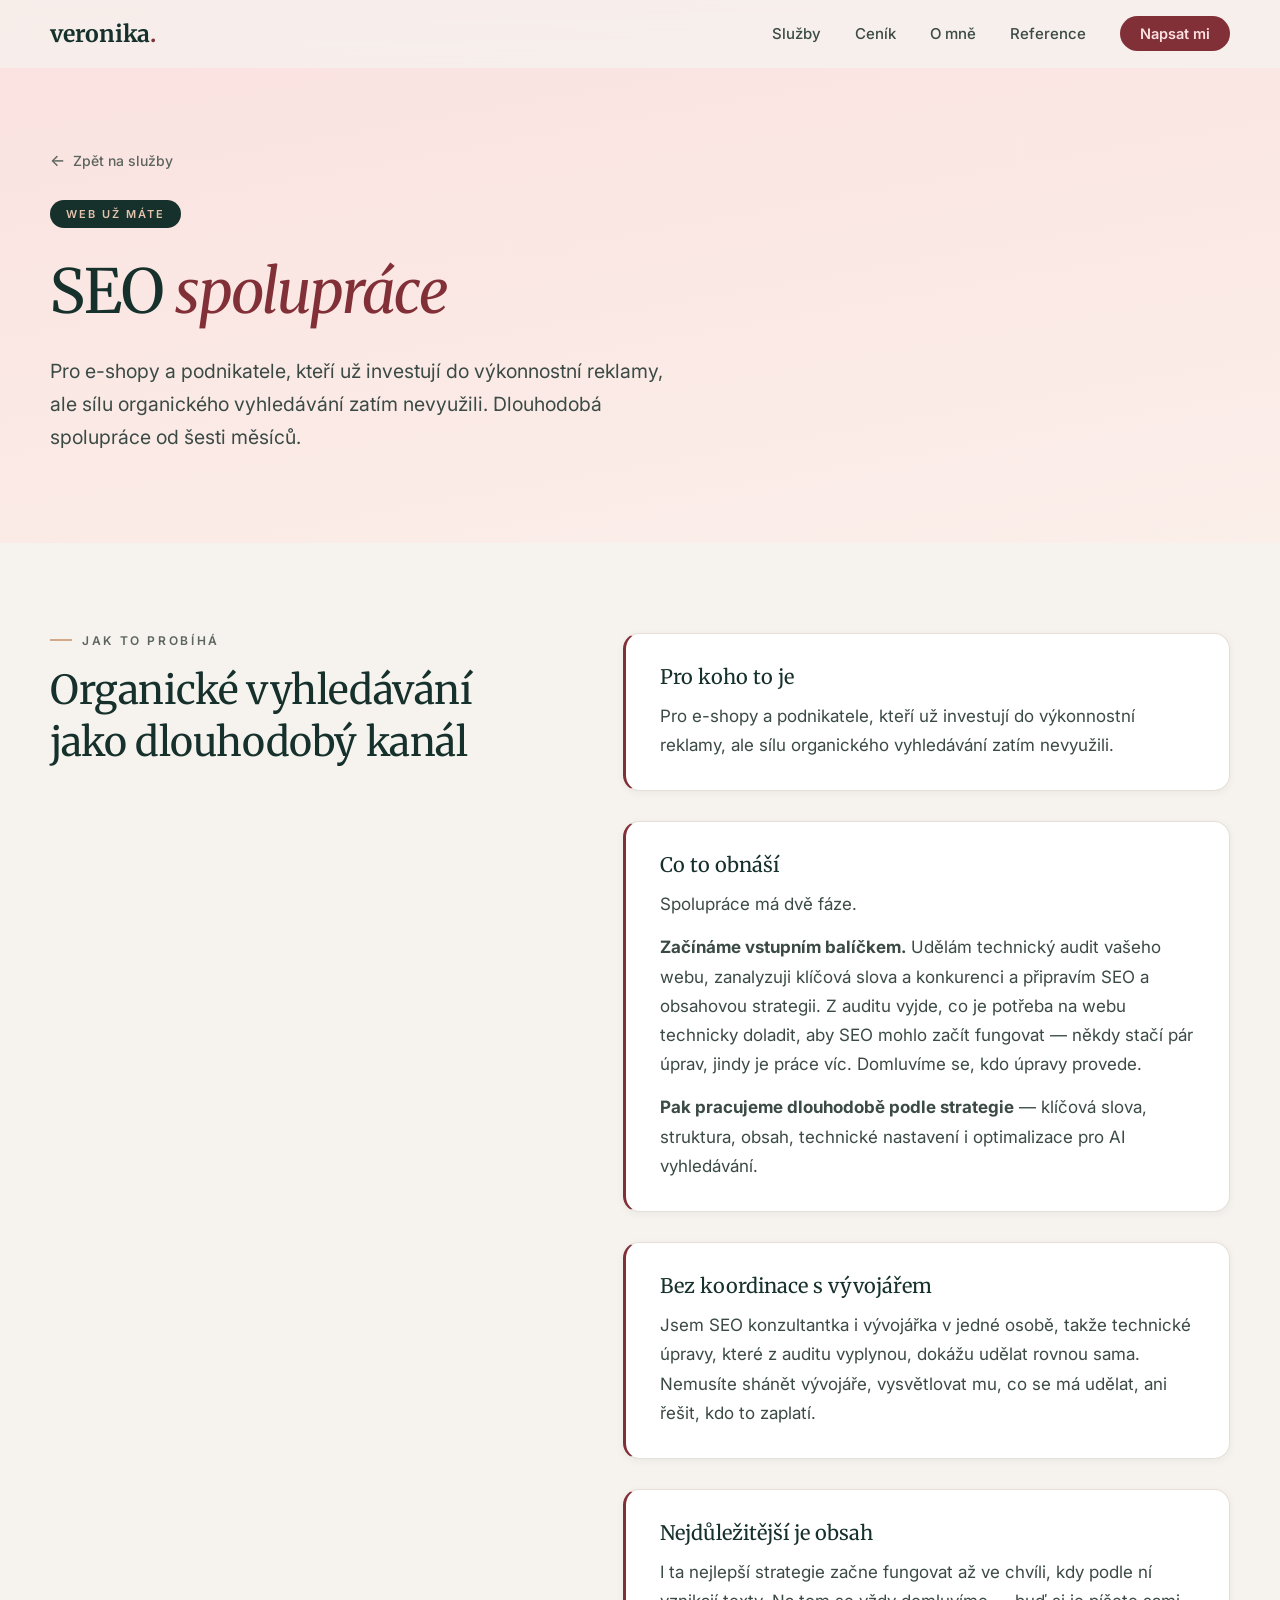
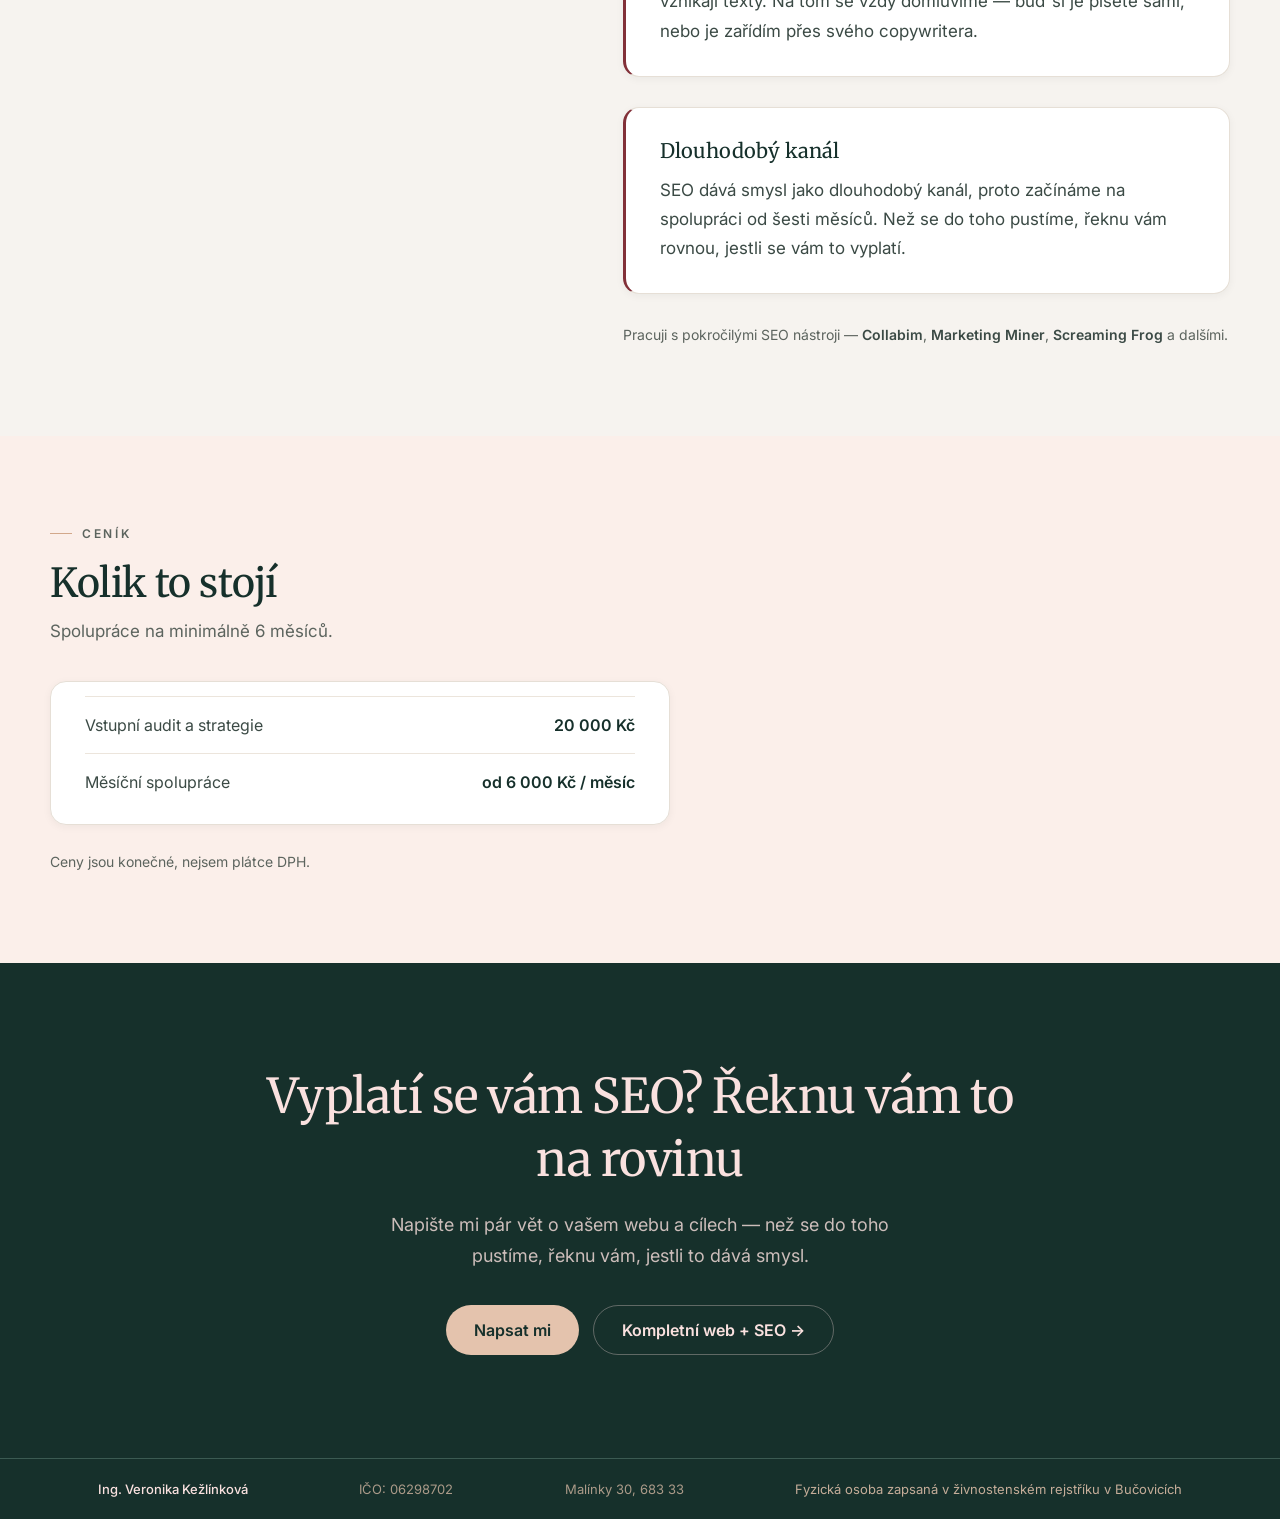
==== seo-spoluprace.html @ 8066ec24 "Initial commit: kezlinkova.cz static site Static brand site for Ing. Veronika Kežlínková (web dev + " ====
<!DOCTYPE html>
<html lang="cs">
<head>
<meta charset="utf-8">
<meta name="viewport" content="width=device-width, initial-scale=1">
<title>SEO spolupráce — veronika.</title>
<meta name="description" content="Pro e-shopy a podnikatele, kteří už investují do reklamy, ale sílu organického vyhledávání zatím nevyužili. Dlouhodobá SEO spolupráce od šesti měsíců.">
<link rel="canonical" href="https://kezlinkova.cz/seo-spoluprace.html">
<meta property="og:type" content="website">
<meta property="og:url" content="https://kezlinkova.cz/seo-spoluprace.html">
<meta property="og:title" content="SEO spolupráce — veronika.">
<meta property="og:description" content="Pro e-shopy a podnikatele, kteří už investují do reklamy, ale sílu organického vyhledávání zatím nevyužili. Dlouhodobá SEO spolupráce od šesti měsíců.">
<meta property="og:image" content="https://kezlinkova.cz/assets/veronika-hero.jpg">
<meta property="og:locale" content="cs_CZ">
<meta name="twitter:card" content="summary_large_image">
<meta name="twitter:title" content="SEO spolupráce — veronika.">
<meta name="twitter:description" content="Pro e-shopy a podnikatele, kteří už investují do reklamy, ale sílu organického vyhledávání zatím nevyužili.">
<meta name="twitter:image" content="https://kezlinkova.cz/assets/veronika-hero.jpg">
<link rel="icon" href="data:image/svg+xml,%3Csvg xmlns='http://www.w3.org/2000/svg' viewBox='0 0 32 32'%3E%3Crect width='32' height='32' rx='7' fill='%2316302B'/%3E%3Ctext x='15' y='23' font-family='Georgia,serif' font-size='21' fill='%23FAE1DF' text-anchor='middle'%3Ev%3C/text%3E%3Ccircle cx='24' cy='21' r='2.6' fill='%23823038'/%3E%3C/svg%3E">
<link rel="preconnect" href="https://fonts.googleapis.com">
<link rel="preconnect" href="https://fonts.gstatic.com" crossorigin>
<link rel="stylesheet" href="https://fonts.googleapis.com/css2?family=Merriweather:ital,wght@0,300;0,400;0,700;0,900;1,400;1,700&family=Inter:wght@400;500;600;700&family=JetBrains+Mono:wght@400;500&display=swap">
<link rel="stylesheet" href="styles.css">
</head>
<body>

  <!-- NAV -->
  <header id="siteNav" class="nav">
    <div class="nav-inner">
      <a href="index.html" class="brand"><span class="brand-name">veronika<span class="brand-dot">.</span></span></a>
      <nav class="nav-links" aria-label="Hlavní navigace">
        <a href="index.html#sluzby" class="nav-link">Služby</a>
        <a href="index.html#cenik" class="nav-link">Ceník</a>
        <a href="index.html#omne" class="nav-link">O mně</a>
        <a href="index.html#reference" class="nav-link">Reference</a>
        <a href="index.html#kontakt" class="btn btn-primary btn--nav">Napsat mi</a>
      </nav>
      <a href="index.html#kontakt" class="btn btn-primary btn--nav-cta nav-cta-mobile">Napsat mi</a>
    </div>
  </header>

  <main>
  <!-- HERO -->
  <section class="sub-hero">
    <div class="wrap">
      <a href="index.html#sluzby" class="back-link"><span class="arrow">←</span> Zpět na služby</a>
      <div class="sub-hero-body">
        <span class="sub-badge sub-badge--dark">Web už máte</span>
        <h1 class="sub-h1">SEO <em>spolupráce</em></h1>
        <p class="sub-hero-lead">Pro e-shopy a podnikatele, kteří už investují do výkonnostní reklamy, ale sílu organického vyhledávání zatím nevyužili. Dlouhodobá spolupráce od šesti měsíců.</p>
      </div>
    </div>
  </section>

  <!-- OBSAH -->
  <section class="sec-sub bg-cream">
    <div class="sub-grid collapse">
      <div class="sub-aside reveal">
        <div class="eyebrow"><span class="eyebrow-line"></span><span class="eyebrow-text">Jak to probíhá</span></div>
        <h2 class="h-sub">Organické vyhledávání jako dlouhodobý kanál</h2>
      </div>
      <div class="sub-col">
        <div class="block reveal">
          <h3 class="h-block">Pro koho to je</h3>
          <p class="block-text">Pro e-shopy a podnikatele, kteří už investují do výkonnostní reklamy, ale sílu organického vyhledávání zatím nevyužili.</p>
        </div>
        <div class="block reveal">
          <h3 class="h-block">Co to obnáší</h3>
          <p class="block-text">Spolupráce má dvě fáze.</p>
          <p class="block-text"><strong>Začínáme vstupním balíčkem.</strong> Udělám technický audit vašeho webu, zanalyzuji klíčová slova a konkurenci a připravím SEO a obsahovou strategii. Z auditu vyjde, co je potřeba na webu technicky doladit, aby SEO mohlo začít fungovat — někdy stačí pár úprav, jindy je práce víc. Domluvíme se, kdo úpravy provede.</p>
          <p class="block-text"><strong>Pak pracujeme dlouhodobě podle strategie</strong> — klíčová slova, struktura, obsah, technické nastavení i optimalizace pro AI vyhledávání.</p>
        </div>
        <div class="block reveal">
          <h3 class="h-block">Bez koordinace s vývojářem</h3>
          <p class="block-text">Jsem SEO konzultantka i vývojářka v jedné osobě, takže technické úpravy, které z auditu vyplynou, dokážu udělat rovnou sama. Nemusíte shánět vývojáře, vysvětlovat mu, co se má udělat, ani řešit, kdo to zaplatí.</p>
        </div>
        <div class="block reveal">
          <h3 class="h-block">Nejdůležitější je obsah</h3>
          <p class="block-text">I ta nejlepší strategie začne fungovat až ve chvíli, kdy podle ní vznikají texty. Na tom se vždy domluvíme — buď si je píšete sami, nebo je zařídím přes svého copywritera.</p>
        </div>
        <div class="block reveal">
          <h3 class="h-block">Dlouhodobý kanál</h3>
          <p class="block-text">SEO dává smysl jako dlouhodobý kanál, proto začínáme na spolupráci od šesti měsíců. Než se do toho pustíme, řeknu vám rovnou, jestli se vám to vyplatí.</p>
        </div>
        <p class="note reveal">Pracuji s pokročilými SEO nástroji — <strong>Collabim</strong>, <strong>Marketing Miner</strong>, <strong>Screaming Frog</strong> a dalšími.</p>
      </div>
    </div>
  </section>

  <!-- CENÍK této služby -->
  <section class="sec-sub bg-pink2">
    <div class="wrap">
      <div class="reveal mb-40">
        <div class="eyebrow"><span class="eyebrow-line"></span><span class="eyebrow-text">Ceník</span></div>
        <h2 class="h-sub">Kolik to stojí</h2>
        <p class="price-intro">Spolupráce na minimálně 6 měsíců.</p>
      </div>
      <div class="card price-card-single reveal">
        <div class="price-row price-row--wide"><span class="price-label">Vstupní audit a strategie</span><span class="price-value">20 000 Kč</span></div>
        <div class="price-row price-row--wide"><span class="price-label">Měsíční spolupráce</span><span class="price-value">od 6 000 Kč / měsíc</span></div>
      </div>
      <p class="note mt-26 reveal">Ceny jsou konečné, nejsem plátce DPH.</p>
    </div>
  </section>

  <!-- CTA BAND -->
  <section class="cta-band">
    <div class="cta-band-inner reveal">
      <h2 class="h-cta">Vyplatí se vám SEO? Řeknu vám to na rovinu</h2>
      <p class="cta-band-lead">Napište mi pár vět o vašem webu a cílech — než se do toho pustíme, řeknu vám, jestli to dává smysl.</p>
      <div class="cta-row cta-row--band">
        <a href="index.html#kontakt" class="btn btn-sand btn--lg">Napsat mi</a>
        <a href="web-seo.html" class="btn btn-ghost btn--lg">Kompletní web + SEO →</a>
      </div>
    </div>
  </section>
  </main>

  <!-- FOOTER -->
  <footer class="footer-simple">
    <div class="footer-legal">
      <span class="footer-name">Ing. Veronika Kežlínková</span>
      <span>IČO: 06298702</span>
      <span>Malínky 30, 683 33</span>
      <span class="footer-note">Fyzická osoba zapsaná v živnostenském rejstříku v Bučovicích</span>
    </div>
  </footer>

<script type="application/ld+json">
{
  "@context": "https://schema.org",
  "@type": "Service",
  "name": "SEO spolupráce",
  "serviceType": "SEO a optimalizace pro AI vyhledávání",
  "url": "https://kezlinkova.cz/seo-spoluprace.html",
  "description": "Dlouhodobá SEO spolupráce od šesti měsíců pro e-shopy a podnikatele, kteří chtějí využít sílu organického vyhledávání.",
  "areaServed": "CZ",
  "provider": {
    "@type": "ProfessionalService",
    "name": "veronika. — SEO a vývoj webových stránek",
    "url": "https://kezlinkova.cz/"
  },
  "offers": {
    "@type": "Offer",
    "priceCurrency": "CZK",
    "price": "6000",
    "description": "Vstupní audit a strategie 20 000 Kč; měsíční spolupráce od 6 000 Kč/měsíc, minimálně 6 měsíců."
  }
}
</script>
<script type="application/ld+json">
{
  "@context": "https://schema.org",
  "@type": "BreadcrumbList",
  "itemListElement": [
    { "@type": "ListItem", "position": 1, "name": "Úvod", "item": "https://kezlinkova.cz/" },
    { "@type": "ListItem", "position": 2, "name": "SEO spolupráce", "item": "https://kezlinkova.cz/seo-spoluprace.html" }
  ]
}
</script>
<script src="script.js"></script>
</body>
</html>
---- styles.css ----
/* ============================================================
   veronika. — shared stylesheet
   Design tokens + components. No inline styles in markup.
   ============================================================ */

:root{
  /* colours */
  --c-dark:#16302B;
  --c-dark-soft:#2A4A43;
  --c-dark-line:#3B5A52;
  --c-primary:#823038;
  --c-primary-hover:#6E282F;
  --c-pink:#FAE1DF;
  --c-pink-2:#FBEFEA;
  --c-sand:#E4C3AD;
  --c-sand-line:#D2A88B;
  --c-cream:#F6F3EF;
  --c-warm:#FFFDFB;
  --c-ink:#16302B;
  --c-text:#3B4A45;
  --c-muted:#5C645E;
  --c-line:#E6DFD6;
  --c-line-2:#ECE5DC;
  --c-error:#E8A39B;
  /* fonts */
  --f-serif:'Merriweather',Georgia,serif;
  --f-sans:'Inter',sans-serif;
  --f-mono:'JetBrains Mono',monospace;
  /* layout */
  --wrap:1180px;
  --pad-x:clamp(1.25rem,4vw,3rem);
  --hero:radial-gradient(80% 90% at 100% 100%,rgba(250,225,223,0.42) 0%,rgba(214,150,140,0.20) 30%,rgba(22,48,43,0) 62%),#16302B;
}

/* ---------- base ---------- */
*{box-sizing:border-box;}
html{scroll-behavior:smooth;scroll-padding-top:88px;}
body{margin:0;-webkit-font-smoothing:antialiased;text-rendering:optimizeLegibility;background:var(--c-cream);}

.wrap{max-width:var(--wrap);margin:0 auto;}

/* section padding scales */
.sec{padding:clamp(4.5rem,9vw,8rem) var(--pad-x);}      /* home sections */
.sec-sub{padding:clamp(3.5rem,7vw,6rem) var(--pad-x);}  /* subpage sections */

/* backgrounds */
.bg-pink{background:var(--c-pink);}
.bg-pink2{background:var(--c-pink-2);}
.bg-cream{background:var(--c-cream);}
.bg-warm{background:var(--c-warm);}
.bg-dark{background:var(--c-dark);color:var(--c-pink);}

/* ---------- motion / reveal / focus ---------- */
@keyframes vkpulse{0%{box-shadow:0 0 0 0 rgba(90,158,106,.45);}70%{box-shadow:0 0 0 7px rgba(90,158,106,0);}100%{box-shadow:0 0 0 0 rgba(90,158,106,0);}}
.reveal{opacity:0;transform:translateY(26px);transition:opacity .85s cubic-bezier(.22,.61,.36,1),transform .85s cubic-bezier(.22,.61,.36,1);}
.reveal.is-visible{opacity:1;transform:none;}
:focus-visible{outline:2px solid var(--c-primary);outline-offset:3px;border-radius:4px;}
@media (prefers-reduced-motion: reduce){.reveal{opacity:1!important;transform:none!important;}html{scroll-behavior:auto;}}

/* typewriter hero accent */
.tw .word{display:inline-block;white-space:nowrap;}
.tw .ch{display:inline-block;opacity:0;transform:translateY(0.14em);transition:opacity .26s ease,transform .26s ease;}
.tw .ch.on{opacity:1;transform:none;}
.tw-caret{display:inline-block;width:0.05em;height:1em;background:var(--c-sand);margin-left:1px;vertical-align:-0.08em;opacity:0;}
.tw.go .tw-caret{opacity:1;animation:twblink 1s steps(1) infinite;}
@keyframes twblink{50%{opacity:0;}}
@media (prefers-reduced-motion: reduce){.tw .ch{opacity:1!important;transform:none!important;transition:none!important;}.tw-caret{display:none!important;}}

/* ---------- navigation ---------- */
.nav{position:fixed;top:0;left:0;right:0;z-index:100;background:rgba(246,243,239,0.72);backdrop-filter:blur(12px);-webkit-backdrop-filter:blur(12px);border-bottom:1px solid rgba(230,223,214,0);transition:background .25s ease,box-shadow .25s ease,border-color .25s ease;}
.nav.is-stuck{background:rgba(246,243,239,0.94);box-shadow:0 2px 18px rgba(20,30,40,0.08);border-bottom-color:#E6DFD6;}
.nav-inner{max-width:calc(var(--wrap) + 2 * var(--pad-x));margin:0 auto;padding:16px var(--pad-x);display:flex;align-items:center;justify-content:space-between;gap:20px;}
.brand{display:inline-flex;align-items:baseline;text-decoration:none;}
.brand-name{font-family:var(--f-serif);font-weight:700;font-size:23px;letter-spacing:-0.01em;color:var(--c-ink);}
.brand-dot{color:var(--c-primary);}
.nav-links{display:flex;align-items:center;gap:34px;}
.nav-link{position:relative;font-family:var(--f-sans);font-size:15px;font-weight:500;color:var(--c-text);text-decoration:none;transition:color .2s ease;}
.nav-link::after{content:'';position:absolute;left:0;right:100%;bottom:-5px;height:1.5px;background:var(--c-primary);transition:right .25s ease;}
.nav-link:hover{color:var(--c-ink);}
.nav-link:hover::after{right:0;}

.nav-burger{display:none;flex-direction:column;align-items:center;justify-content:center;gap:4px;width:42px;height:42px;border:1px solid var(--c-line);border-radius:10px;background:#fff;cursor:pointer;}
.nav-burger span{width:18px;height:1.8px;background:var(--c-ink);border-radius:2px;display:block;}
.nav .nav-cta-mobile{display:none;}

.nav-panel{display:none;border-top:1px solid var(--c-line);background:rgba(246,243,239,0.98);padding:14px var(--pad-x) 22px;flex-direction:column;gap:4px;}
.nav-panel.is-open{display:flex;}
.nav-panel a:not(.btn){font-family:var(--f-sans);font-size:17px;color:var(--c-ink);text-decoration:none;padding:11px 0;border-bottom:1px solid var(--c-line-2);}
.nav-panel a.is-last{border-bottom:none;}
.nav-panel .btn{margin-top:12px;font-size:16px;padding:13px 20px;}

/* ---------- buttons ---------- */
.btn{display:inline-flex;align-items:center;justify-content:center;font-family:var(--f-sans);font-weight:600;text-decoration:none;border-radius:999px;border:none;cursor:pointer;transition:background .18s ease,transform .18s ease,filter .18s ease,box-shadow .18s ease;}
.btn-primary{background:var(--c-primary);color:var(--c-pink);}
.btn-primary:hover{background:var(--c-primary-hover);transform:translateY(-1px);}
.btn-sand{background:var(--c-sand);color:var(--c-ink);}
.btn-sand:hover{filter:brightness(.965);transform:translateY(-1px);box-shadow:0 8px 22px rgba(20,30,40,.16);}
.btn-ghost{background:transparent;color:var(--c-pink);border:1px solid rgba(250,225,223,0.32);}
.btn-ghost:hover{border-color:rgba(250,225,223,.65);background:rgba(250,225,223,.06);}
.btn--nav{font-size:14.5px;padding:9px 20px;}
.btn--nav-cta{font-size:14px;padding:9px 18px;}
.btn--lg{font-size:16px;padding:14px 28px;}
.btn--form{font-size:15px;padding:14px 28px;align-self:flex-start;}

/* ---------- eyebrow (dash + label) ---------- */
.eyebrow{display:flex;align-items:center;gap:10px;}
.eyebrow-line{width:22px;height:1.5px;background:var(--c-sand-line);}
.eyebrow-text{font-family:var(--f-sans);font-size:12px;font-weight:600;letter-spacing:0.22em;text-transform:uppercase;color:var(--c-muted);}
.eyebrow--footer{margin-bottom:18px;}
.eyebrow--footer .eyebrow-line{background:var(--c-dark-line);}
.eyebrow--footer .eyebrow-text{color:rgba(228,195,173,0.75);}

/* ---------- headings ---------- */
.h-section{font-family:var(--f-serif);font-weight:400;font-size:clamp(2rem,4vw,2.85rem);line-height:1.3;letter-spacing:-0.01em;color:var(--c-ink);margin:16px 0 0;}
.h-section--gap{margin-bottom:44px;}
.h-sub{font-family:var(--f-serif);font-weight:400;font-size:clamp(1.8rem,3.4vw,2.5rem);line-height:1.3;letter-spacing:-0.01em;color:var(--c-ink);margin:16px 0 0;}
.h-contact{font-family:var(--f-serif);font-weight:400;font-size:clamp(2.2rem,4.4vw,3.2rem);line-height:1.3;letter-spacing:-0.01em;color:var(--c-pink);margin:0;}
.h-cta{font-family:var(--f-serif);font-weight:400;font-size:clamp(2rem,4.4vw,3rem);line-height:1.3;letter-spacing:-0.01em;color:var(--c-pink);margin:0;}
.h-card{font-family:var(--f-serif);font-weight:400;font-size:26px;line-height:1.3;color:var(--c-pink);margin:9px 0 0;}
.h-price{font-family:var(--f-serif);font-weight:400;font-size:21px;line-height:1.3;color:var(--c-ink);margin:0;}
.h-block{font-family:var(--f-serif);font-weight:400;font-size:20px;line-height:1.3;color:var(--c-ink);margin:0 0 12px;}

/* ---------- text ---------- */
.lead{font-family:var(--f-sans);font-size:1.125rem;line-height:1.65;color:var(--c-text);margin:0;}
.lead-sm{font-family:var(--f-sans);font-size:1.0625rem;line-height:1.65;color:var(--c-text);margin:0;}
.note{font-family:var(--f-sans);font-size:14px;line-height:1.6;color:var(--c-muted);margin:0;}
.note strong{color:var(--c-text);font-weight:600;}
.mt-32{margin-top:32px;}
.mt-30{margin-top:30px;}
.mt-26{margin-top:26px;}
.mb-40{margin-bottom:40px;}
.em-primary{font-style:italic;color:var(--c-primary);}

/* ---------- hero (home) ---------- */
.hero{position:relative;background:var(--hero);color:var(--c-pink);padding:158px var(--pad-x) clamp(5.5rem,10vw,8.5rem);overflow:hidden;}
.hero-grid{max-width:var(--wrap);margin:0 auto;display:grid;grid-template-columns:1fr minmax(0,420px);gap:clamp(2rem,5vw,4.5rem);align-items:center;}
.hero-badge{display:inline-flex;align-items:center;gap:10px;border:1px solid rgba(228,195,173,0.38);border-radius:999px;padding:7px 16px;font-family:var(--f-sans);font-size:11.5px;font-weight:600;letter-spacing:0.14em;text-transform:uppercase;color:var(--c-sand);max-width:100%;}
.pulse-dot{width:7px;height:7px;border-radius:50%;background:#5A9E6A;animation:vkpulse 2.4s infinite;}
.hero-h1{font-family:var(--f-serif);font-weight:400;font-size:clamp(2.4rem,5.1vw,3.9rem);line-height:1.3;letter-spacing:-0.018em;color:var(--c-pink);margin:28px 0 0;}
.hero-h1 em{font-style:italic;font-weight:400;color:var(--c-sand);}
.hero-lead{font-family:var(--f-sans);font-size:clamp(1.05rem,1.6vw,1.22rem);line-height:1.68;color:rgba(250,225,223,0.8);max-width:560px;margin:26px 0 0;}
.hero-photo{position:relative;justify-self:end;width:100%;max-width:420px;}
.hero-photo-blob{position:absolute;top:-22px;right:-20px;width:88px;height:88px;border-radius:50%;background:rgba(228,195,173,0.16);z-index:0;}
.hero-photo-ring{position:absolute;bottom:-20px;left:-16px;width:54px;height:54px;border-radius:50%;border:1.5px solid rgba(228,195,173,0.4);z-index:0;}
.hero-photo-frame{position:relative;z-index:1;border-radius:20px;overflow:hidden;box-shadow:0 24px 64px rgba(20,30,40,0.42),0 2px 8px rgba(0,0,0,0.22);aspect-ratio:4/5;}
.hero-photo-img{display:block;width:100%;height:100%;object-fit:cover;object-position:50% 22%;transform:scaleX(-1);}

.cta-row{display:flex;gap:14px;flex-wrap:wrap;}
.cta-row--hero{margin-top:36px;}
.cta-row--band{justify-content:center;margin-top:34px;}

/* ---------- split header (services / reference) ---------- */
.split-head{display:grid;grid-template-columns:1.4fr 1fr;gap:clamp(1.5rem,5vw,4rem);align-items:end;margin-bottom:46px;}

/* ---------- service cards ---------- */
.cards-2{display:grid;grid-template-columns:1fr 1fr;gap:24px;}
.card{transition:box-shadow .24s cubic-bezier(.22,.61,.36,1),transform .24s cubic-bezier(.22,.61,.36,1);}
.card:hover{box-shadow:0 16px 44px rgba(20,30,40,.12),0 4px 12px rgba(20,30,40,.05)!important;transform:translateY(-3px)!important;}
.card:hover .card-cta{gap:14px;}

.service-card{background:#fff;border-radius:16px;overflow:hidden;border:1px solid var(--c-line);box-shadow:0 2px 8px rgba(20,30,40,0.05);display:flex;flex-direction:column;text-decoration:none;}
.service-card-head{padding:26px 32px 24px;}
.service-card-head--dark{background:var(--c-dark);}
.service-card-head--primary{background:var(--c-primary);}
.service-card-eyebrow{font-family:var(--f-sans);font-size:11px;font-weight:600;letter-spacing:0.22em;text-transform:uppercase;}
.service-card-eyebrow--sand{color:rgba(228,195,173,0.78);}
.service-card-eyebrow--pink{color:rgba(250,225,223,0.72);}
.service-card-body{padding:26px 32px 30px;display:flex;flex-direction:column;flex:1;}
.card-text{font-family:var(--f-sans);font-size:1.0625rem;line-height:1.72;color:var(--c-text);margin:0;flex:1;}
.card-cta{display:inline-flex;align-items:center;gap:8px;font-family:var(--f-sans);font-weight:600;font-size:15px;color:var(--c-primary);margin-top:22px;transition:gap .2s ease;}
.card-cta .arrow{font-size:17px;}

/* ---------- pricing ---------- */
.price-grid{display:grid;grid-template-columns:repeat(auto-fit,minmax(270px,1fr));gap:22px;align-items:start;}
.price-card{background:#fff;border:1px solid var(--c-line);border-radius:16px;padding:30px 30px 14px;box-shadow:0 2px 8px rgba(20,30,40,0.05);}
.price-card--dark{border-top:3px solid var(--c-dark);}
.price-card--primary{border-top:3px solid var(--c-primary);}
.price-card-single{background:#fff;border:1px solid var(--c-line);border-radius:16px;padding:14px 34px;box-shadow:0 2px 8px rgba(20,30,40,0.05);max-width:620px;}
.price-card-single--primary{border-top:3px solid var(--c-primary);}
.price-sub{font-family:var(--f-sans);font-size:11px;font-weight:600;letter-spacing:0.22em;text-transform:uppercase;color:var(--c-muted);margin:8px 0 16px;}
.price-row{display:flex;justify-content:space-between;align-items:baseline;gap:16px;padding:13px 0;border-top:1px solid var(--c-line-2);}
.price-row--wide{padding:18px 0;}
.price-label{font-family:var(--f-sans);font-size:16px;color:var(--c-text);}
.price-value{font-family:var(--f-sans);font-size:16px;font-weight:600;color:var(--c-ink);white-space:nowrap;}

/* ---------- about ---------- */
.about-grid{max-width:var(--wrap);margin:0 auto;display:grid;grid-template-columns:0.95fr 1.05fr;gap:clamp(2.5rem,6vw,5.5rem);align-items:center;}
.about-text{order:2;}
.about-p{font-family:var(--f-sans);font-size:1.125rem;line-height:1.72;color:var(--c-text);margin:24px 0 0;}
.about-p--tight{margin:16px 0 0;}
.about-photo{position:relative;order:1;}
.about-photo-blob{position:absolute;top:-30px;right:-22px;width:96px;height:96px;border-radius:50%;background:var(--c-sand);z-index:0;}
.about-photo-ring{position:absolute;bottom:-26px;left:-18px;width:62px;height:62px;border-radius:50%;border:1.5px solid var(--c-primary);z-index:0;}
.about-photo-frame{position:relative;z-index:1;border-radius:24px;overflow:hidden;box-shadow:0 16px 48px rgba(20,30,40,0.16),0 4px 12px rgba(20,30,40,0.06);background:var(--c-dark);}
.about-photo-img{display:block;width:100%;height:auto;object-fit:cover;}

/* ---------- reference ---------- */
.ref-grid{display:grid;grid-template-columns:repeat(auto-fill,minmax(330px,1fr));gap:20px;}
.ref-card{display:block;text-decoration:none;background:#fff;border:1px solid var(--c-line);border-radius:16px;padding:26px 28px;box-shadow:0 2px 8px rgba(20,30,40,0.04);}
.ref-card:hover .ref-domain{text-decoration:underline;}
.ref-domain{font-family:var(--f-mono);font-weight:500;font-size:18px;color:var(--c-primary);margin-bottom:9px;}
.ref-text{font-family:var(--f-sans);font-size:15.5px;line-height:1.62;color:var(--c-muted);margin:0;}

/* ---------- contact / footer (home) ---------- */
.footer{background:var(--c-dark);color:var(--c-pink);}
.contact-grid{max-width:var(--wrap);margin:0 auto;padding:clamp(4rem,8vw,6.5rem) var(--pad-x) clamp(3rem,5vw,4rem);display:grid;grid-template-columns:1fr 1fr;gap:clamp(2.5rem,6vw,6rem);align-items:start;}
.contact-lead{font-family:var(--f-sans);font-size:1.125rem;line-height:1.72;color:rgba(250,225,223,0.8);margin:6px 0 26px;max-width:420px;}
.form-sent{display:none;font-family:var(--f-serif);font-style:italic;font-size:21px;color:var(--c-sand);padding:6px 0;}
.form{display:flex;flex-direction:column;gap:12px;max-width:460px;}
.field{font-family:var(--f-sans);font-size:15px;color:var(--c-pink);background:var(--c-dark-soft);border:1px solid var(--c-dark-line);border-radius:14px;padding:14px 18px;outline:none;}
.field--area{line-height:1.55;resize:vertical;}
.field:focus-visible{outline:none;border-color:var(--c-sand);box-shadow:0 0 0 3px rgba(228,195,173,.45);}
.form-error{display:none;font-family:var(--f-sans);font-size:14px;color:var(--c-error);}
.contact-links{display:flex;flex-wrap:wrap;gap:26px;margin-top:26px;}
.contact-link{font-family:var(--f-sans);font-size:14px;color:rgba(250,225,223,0.78);text-decoration:none;transition:color .2s ease;}
.contact-link--mono{font-family:var(--f-mono);}
.contact-link:hover{color:var(--c-primary);}
.footer-bar{border-top:1px solid var(--c-dark-line);}
.footer-legal{max-width:var(--wrap);margin:0 auto;padding:22px var(--pad-x);display:flex;justify-content:space-between;align-items:center;gap:16px 32px;flex-wrap:wrap;font-family:var(--f-sans);font-size:13px;color:rgba(228,195,173,0.72);}
.footer-name{color:var(--c-pink);font-weight:500;}
.footer-note{color:rgba(228,195,173,0.85);}

/* ---------- subpages ---------- */
.sub-hero{background:linear-gradient(170deg,#FAE1DF 0%,#FBEFEA 100%);padding:150px var(--pad-x) clamp(3.5rem,7vw,6rem);}
.back-link{display:inline-flex;align-items:center;gap:8px;font-family:var(--f-sans);font-size:14px;font-weight:500;color:var(--c-muted);text-decoration:none;transition:gap .2s ease,color .2s ease;margin-bottom:30px;}
.back-link:hover{gap:12px;color:var(--c-ink);}
.back-link .arrow{font-size:16px;}
.sub-hero-body{max-width:760px;}
.sub-badge{display:inline-flex;align-items:center;gap:10px;border-radius:999px;padding:7px 16px;font-family:var(--f-sans);font-size:11px;font-weight:600;letter-spacing:0.18em;text-transform:uppercase;}
.sub-badge--primary{background:var(--c-primary);color:var(--c-pink);}
.sub-badge--dark{background:var(--c-dark);color:var(--c-sand);}
.sub-h1{font-family:var(--f-serif);font-weight:400;font-size:clamp(2.4rem,5vw,3.8rem);line-height:1.3;letter-spacing:-0.018em;color:var(--c-ink);margin:24px 0 0;}
.sub-h1 em{font-style:italic;color:var(--c-primary);}
.sub-hero-lead{font-family:var(--f-sans);font-size:clamp(1.05rem,1.6vw,1.22rem);line-height:1.68;color:var(--c-text);max-width:620px;margin:24px 0 0;}
.sub-grid{max-width:var(--wrap);margin:0 auto;display:grid;grid-template-columns:0.9fr 1.1fr;gap:clamp(2rem,6vw,5rem);align-items:start;}
.sub-aside{position:sticky;top:110px;}
.sub-col{display:flex;flex-direction:column;gap:30px;}
.block{background:#fff;border:1px solid var(--c-line);border-radius:16px;padding:30px 34px;box-shadow:0 2px 8px rgba(20,30,40,0.05);border-left:3px solid var(--c-primary);}
.block-text{font-family:var(--f-sans);font-size:1.0625rem;line-height:1.72;color:var(--c-text);margin:0;}
.block-text + .block-text{margin-top:14px;}
.cta-band{background:var(--c-dark);color:var(--c-pink);padding:clamp(4rem,8vw,6.5rem) var(--pad-x);}
.cta-band-inner{max-width:760px;margin:0 auto;text-align:center;}
.cta-band-lead{font-family:var(--f-sans);font-size:1.125rem;line-height:1.7;color:rgba(250,225,223,0.8);margin:20px auto 0;max-width:520px;}
.price-intro{font-family:var(--f-sans);font-size:1.0625rem;color:var(--c-muted);margin:12px 0 0;}
.footer-simple{background:var(--c-dark);border-top:1px solid var(--c-dark-line);}

/* ---------- responsive ---------- */
@media (max-width:880px){
  .nav-links{display:none!important;}
  .nav-burger{display:inline-flex!important;}
  .nav-cta-mobile{display:inline-flex!important;}
  .collapse{grid-template-columns:1fr!important;}
  .about-photo{max-width:380px;margin:0 auto;}
  .hero-photo{justify-self:center!important;max-width:340px!important;margin-top:6px;}
}
@media (min-width:881px){.nav-panel{display:none!important;}}
@media (max-width:520px){
  .cta-row{flex-direction:column;align-items:stretch;}
  .cta-row a{text-align:center;}
}
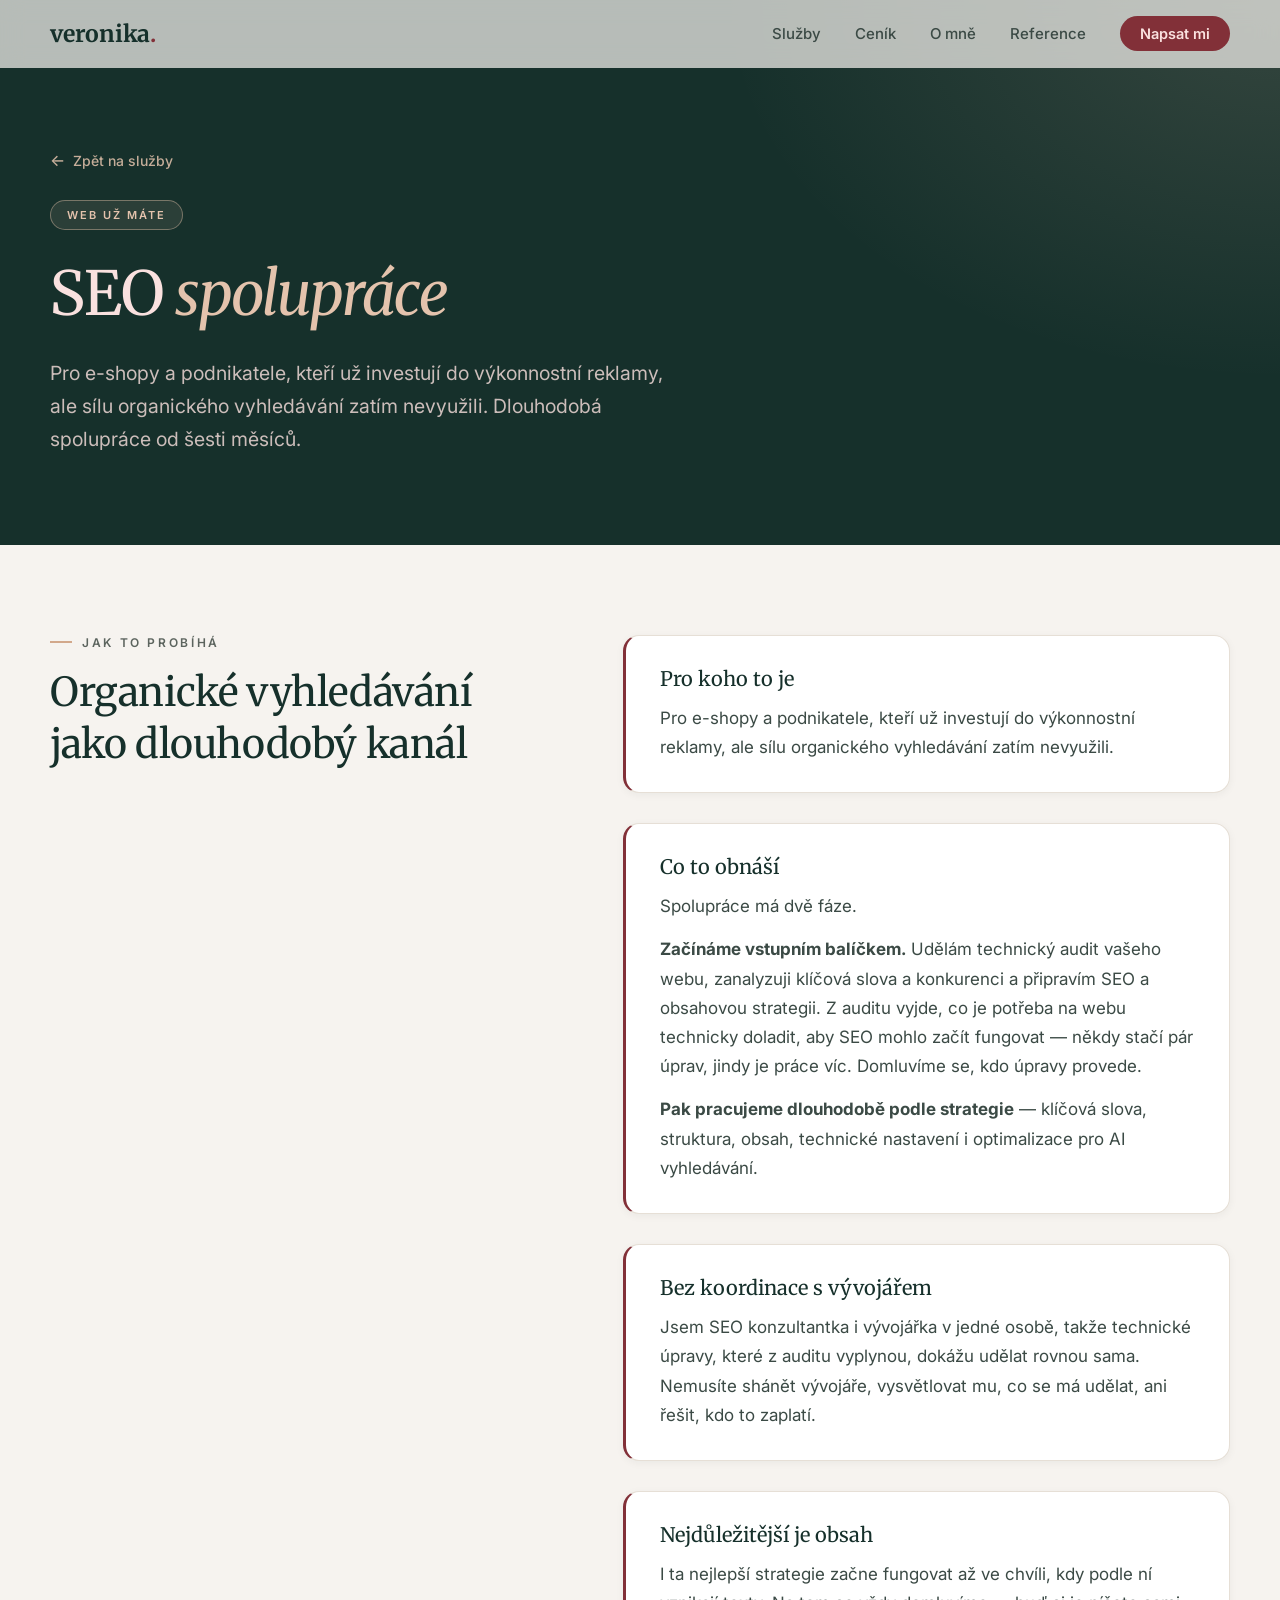
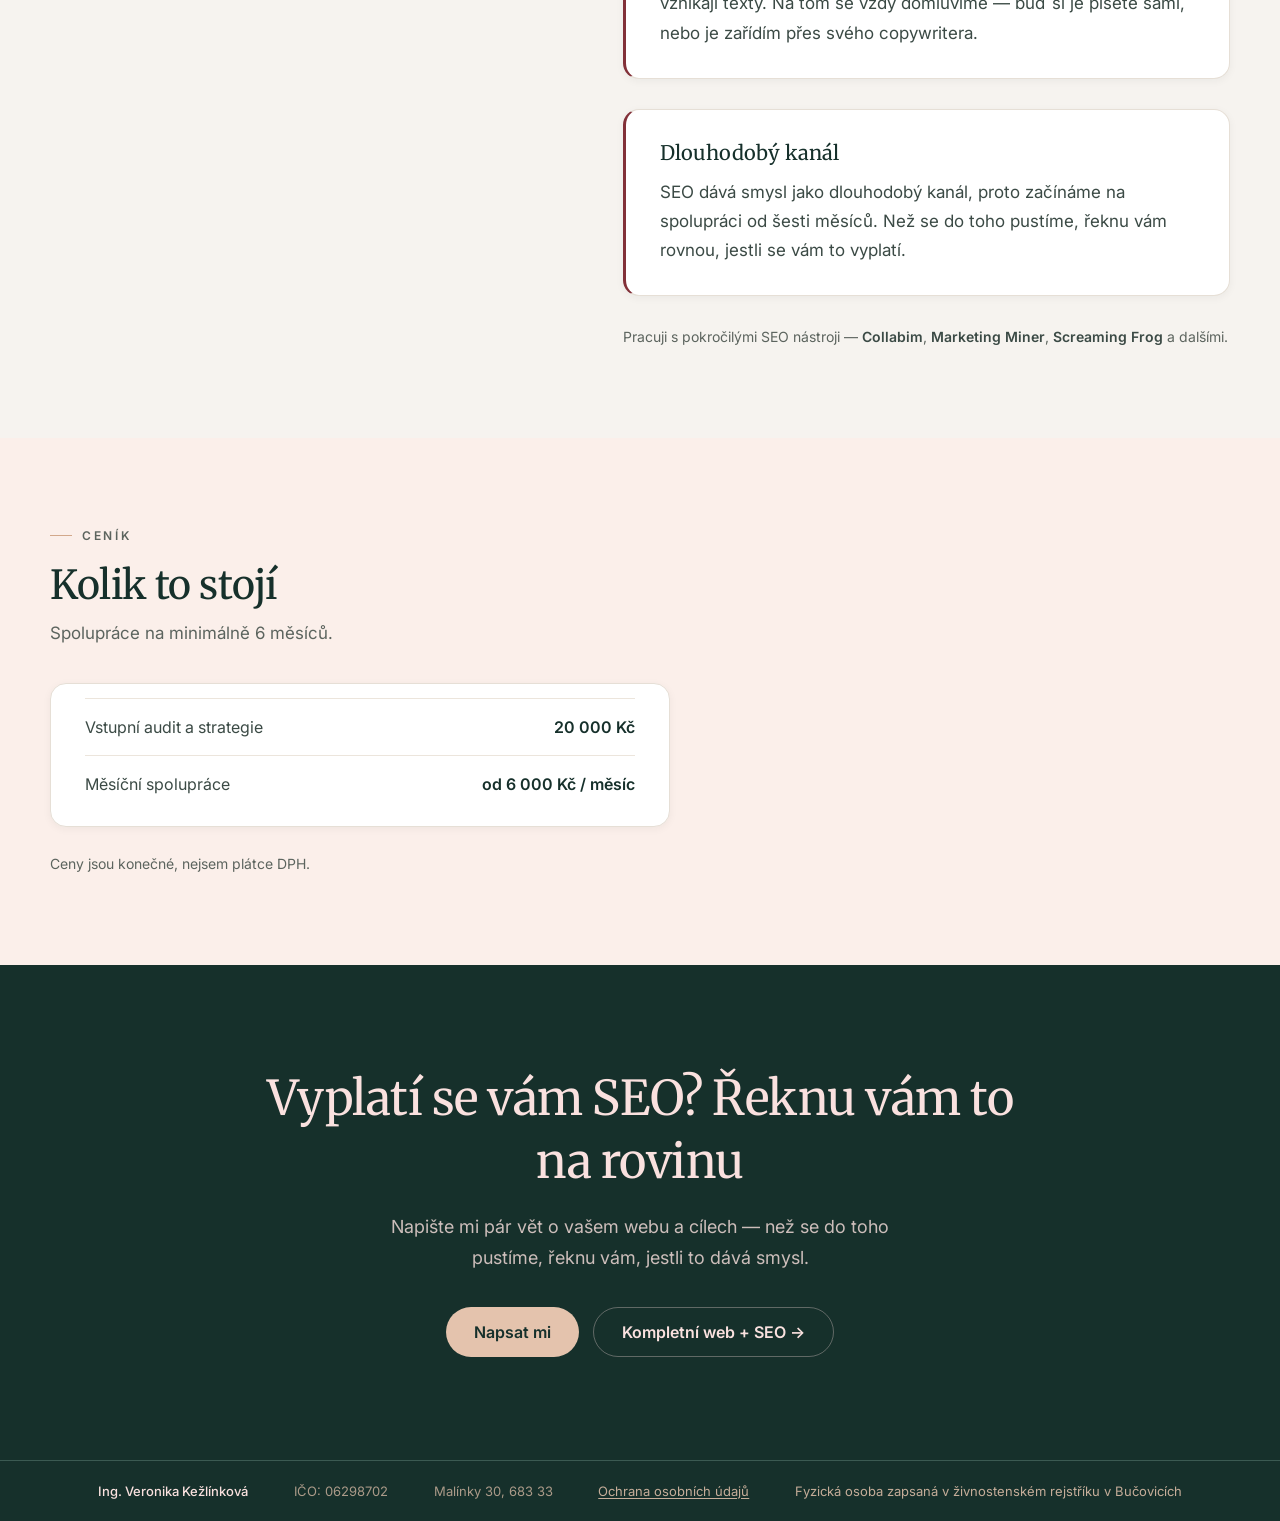
==== commit c87bf1f3: "Add privacy policy page + footer links (GDPR) - New /ochrana-osobnich-udaju page covering controller" ====
--- a/seo-spoluprace.html
+++ b/seo-spoluprace.html
@@ -5,9 +5,9 @@
 <meta name="viewport" content="width=device-width, initial-scale=1">
 <title>SEO spolupráce — veronika.</title>
 <meta name="description" content="Pro e-shopy a podnikatele, kteří už investují do reklamy, ale sílu organického vyhledávání zatím nevyužili. Dlouhodobá SEO spolupráce od šesti měsíců.">
-<link rel="canonical" href="https://kezlinkova.cz/seo-spoluprace.html">
+<link rel="canonical" href="https://kezlinkova.cz/seo-spoluprace">
 <meta property="og:type" content="website">
-<meta property="og:url" content="https://kezlinkova.cz/seo-spoluprace.html">
+<meta property="og:url" content="https://kezlinkova.cz/seo-spoluprace">
 <meta property="og:title" content="SEO spolupráce — veronika.">
 <meta property="og:description" content="Pro e-shopy a podnikatele, kteří už investují do reklamy, ale sílu organického vyhledávání zatím nevyužili. Dlouhodobá SEO spolupráce od šesti měsíců.">
 <meta property="og:image" content="https://kezlinkova.cz/assets/veronika-hero.jpg">
@@ -27,15 +27,15 @@
   <!-- NAV -->
   <header id="siteNav" class="nav">
     <div class="nav-inner">
-      <a href="index.html" class="brand"><span class="brand-name">veronika<span class="brand-dot">.</span></span></a>
+      <a href="/" class="brand"><span class="brand-name">veronika<span class="brand-dot">.</span></span></a>
       <nav class="nav-links" aria-label="Hlavní navigace">
-        <a href="index.html#sluzby" class="nav-link">Služby</a>
-        <a href="index.html#cenik" class="nav-link">Ceník</a>
-        <a href="index.html#omne" class="nav-link">O mně</a>
-        <a href="index.html#reference" class="nav-link">Reference</a>
-        <a href="index.html#kontakt" class="btn btn-primary btn--nav">Napsat mi</a>
+        <a href="/#sluzby" class="nav-link">Služby</a>
+        <a href="/#cenik" class="nav-link">Ceník</a>
+        <a href="/#omne" class="nav-link">O mně</a>
+        <a href="/#reference" class="nav-link">Reference</a>
+        <a href="/#kontakt" class="btn btn-primary btn--nav">Napsat mi</a>
       </nav>
-      <a href="index.html#kontakt" class="btn btn-primary btn--nav-cta nav-cta-mobile">Napsat mi</a>
+      <a href="/#kontakt" class="btn btn-primary btn--nav-cta nav-cta-mobile">Napsat mi</a>
     </div>
   </header>
 
@@ -43,7 +43,7 @@
   <!-- HERO -->
   <section class="sub-hero">
     <div class="wrap">
-      <a href="index.html#sluzby" class="back-link"><span class="arrow">←</span> Zpět na služby</a>
+      <a href="/#sluzby" class="back-link"><span class="arrow">←</span> Zpět na služby</a>
       <div class="sub-hero-body">
         <span class="sub-badge sub-badge--dark">Web už máte</span>
         <h1 class="sub-h1">SEO <em>spolupráce</em></h1>
@@ -109,8 +109,8 @@
       <h2 class="h-cta">Vyplatí se vám SEO? Řeknu vám to na rovinu</h2>
       <p class="cta-band-lead">Napište mi pár vět o vašem webu a cílech — než se do toho pustíme, řeknu vám, jestli to dává smysl.</p>
       <div class="cta-row cta-row--band">
-        <a href="index.html#kontakt" class="btn btn-sand btn--lg">Napsat mi</a>
-        <a href="web-seo.html" class="btn btn-ghost btn--lg">Kompletní web + SEO →</a>
+        <a href="/#kontakt" class="btn btn-sand btn--lg">Napsat mi</a>
+        <a href="web-seo" class="btn btn-ghost btn--lg">Kompletní web + SEO →</a>
       </div>
     </div>
   </section>
@@ -122,6 +122,7 @@
       <span class="footer-name">Ing. Veronika Kežlínková</span>
       <span>IČO: 06298702</span>
       <span>Malínky 30, 683 33</span>
+      <a href="/ochrana-osobnich-udaju" class="footer-link">Ochrana osobních údajů</a>
       <span class="footer-note">Fyzická osoba zapsaná v živnostenském rejstříku v Bučovicích</span>
     </div>
   </footer>
@@ -132,7 +133,7 @@
   "@type": "Service",
   "name": "SEO spolupráce",
   "serviceType": "SEO a optimalizace pro AI vyhledávání",
-  "url": "https://kezlinkova.cz/seo-spoluprace.html",
+  "url": "https://kezlinkova.cz/seo-spoluprace",
   "description": "Dlouhodobá SEO spolupráce od šesti měsíců pro e-shopy a podnikatele, kteří chtějí využít sílu organického vyhledávání.",
   "areaServed": "CZ",
   "provider": {
@@ -154,7 +155,7 @@
   "@type": "BreadcrumbList",
   "itemListElement": [
     { "@type": "ListItem", "position": 1, "name": "Úvod", "item": "https://kezlinkova.cz/" },
-    { "@type": "ListItem", "position": 2, "name": "SEO spolupráce", "item": "https://kezlinkova.cz/seo-spoluprace.html" }
+    { "@type": "ListItem", "position": 2, "name": "SEO spolupráce", "item": "https://kezlinkova.cz/seo-spoluprace" }
   ]
 }
 </script>
--- a/styles.css
+++ b/styles.css
@@ -209,6 +209,7 @@
 .form{display:flex;flex-direction:column;gap:12px;max-width:460px;}
 .field{font-family:var(--f-sans);font-size:15px;color:var(--c-pink);background:var(--c-dark-soft);border:1px solid var(--c-dark-line);border-radius:14px;padding:14px 18px;outline:none;}
 .field--area{line-height:1.55;resize:vertical;}
+.field::placeholder{color:rgba(250,225,223,0.6);opacity:1;}
 .field:focus-visible{outline:none;border-color:var(--c-sand);box-shadow:0 0 0 3px rgba(228,195,173,.45);}
 .form-error{display:none;font-family:var(--f-sans);font-size:14px;color:var(--c-error);}
 .contact-links{display:flex;flex-wrap:wrap;gap:26px;margin-top:26px;}
@@ -219,19 +220,21 @@
 .footer-legal{max-width:var(--wrap);margin:0 auto;padding:22px var(--pad-x);display:flex;justify-content:space-between;align-items:center;gap:16px 32px;flex-wrap:wrap;font-family:var(--f-sans);font-size:13px;color:rgba(228,195,173,0.72);}
 .footer-name{color:var(--c-pink);font-weight:500;}
 .footer-note{color:rgba(228,195,173,0.85);}
+.footer-link{color:rgba(228,195,173,0.85);text-decoration:underline;text-underline-offset:2px;transition:color .2s ease;}
+.footer-link:hover{color:var(--c-pink);}
 
 /* ---------- subpages ---------- */
-.sub-hero{background:linear-gradient(170deg,#FAE1DF 0%,#FBEFEA 100%);padding:150px var(--pad-x) clamp(3.5rem,7vw,6rem);}
-.back-link{display:inline-flex;align-items:center;gap:8px;font-family:var(--f-sans);font-size:14px;font-weight:500;color:var(--c-muted);text-decoration:none;transition:gap .2s ease,color .2s ease;margin-bottom:30px;}
-.back-link:hover{gap:12px;color:var(--c-ink);}
+.sub-hero{background:radial-gradient(75% 120% at 100% 0%,rgba(228,195,173,0.15) 0%,rgba(22,48,43,0) 58%),var(--c-dark);color:var(--c-pink);padding:150px var(--pad-x) clamp(3.5rem,7vw,6rem);overflow:hidden;}
+.back-link{display:inline-flex;align-items:center;gap:8px;font-family:var(--f-sans);font-size:14px;font-weight:500;color:rgba(228,195,173,0.85);text-decoration:none;transition:gap .2s ease,color .2s ease;margin-bottom:30px;}
+.back-link:hover{gap:12px;color:var(--c-pink);}
 .back-link .arrow{font-size:16px;}
 .sub-hero-body{max-width:760px;}
 .sub-badge{display:inline-flex;align-items:center;gap:10px;border-radius:999px;padding:7px 16px;font-family:var(--f-sans);font-size:11px;font-weight:600;letter-spacing:0.18em;text-transform:uppercase;}
 .sub-badge--primary{background:var(--c-primary);color:var(--c-pink);}
-.sub-badge--dark{background:var(--c-dark);color:var(--c-sand);}
-.sub-h1{font-family:var(--f-serif);font-weight:400;font-size:clamp(2.4rem,5vw,3.8rem);line-height:1.3;letter-spacing:-0.018em;color:var(--c-ink);margin:24px 0 0;}
-.sub-h1 em{font-style:italic;color:var(--c-primary);}
-.sub-hero-lead{font-family:var(--f-sans);font-size:clamp(1.05rem,1.6vw,1.22rem);line-height:1.68;color:var(--c-text);max-width:620px;margin:24px 0 0;}
+.sub-badge--dark{background:rgba(228,195,173,0.1);color:var(--c-sand);border:1px solid rgba(228,195,173,0.42);}
+.sub-h1{font-family:var(--f-serif);font-weight:400;font-size:clamp(2.4rem,5vw,3.8rem);line-height:1.3;letter-spacing:-0.018em;color:var(--c-pink);margin:24px 0 0;}
+.sub-h1 em{font-style:italic;color:var(--c-sand);}
+.sub-hero-lead{font-family:var(--f-sans);font-size:clamp(1.05rem,1.6vw,1.22rem);line-height:1.68;color:rgba(250,225,223,0.8);max-width:620px;margin:24px 0 0;}
 .sub-grid{max-width:var(--wrap);margin:0 auto;display:grid;grid-template-columns:0.9fr 1.1fr;gap:clamp(2rem,6vw,5rem);align-items:start;}
 .sub-aside{position:sticky;top:110px;}
 .sub-col{display:flex;flex-direction:column;gap:30px;}
@@ -244,12 +247,23 @@
 .price-intro{font-family:var(--f-sans);font-size:1.0625rem;color:var(--c-muted);margin:12px 0 0;}
 .footer-simple{background:var(--c-dark);border-top:1px solid var(--c-dark-line);}
 
+/* ---------- legal / privacy page ---------- */
+.legal{max-width:760px;margin:0 auto;}
+.legal h2{font-family:var(--f-serif);font-weight:400;font-size:1.4rem;line-height:1.3;color:var(--c-ink);margin:38px 0 12px;}
+.legal h2:first-child{margin-top:0;}
+.legal p{font-family:var(--f-sans);font-size:1.0625rem;line-height:1.72;color:var(--c-text);margin:0 0 14px;}
+.legal ul{font-family:var(--f-sans);font-size:1.0625rem;line-height:1.72;color:var(--c-text);margin:0 0 14px;padding-left:1.25em;}
+.legal li{margin:0 0 6px;}
+.legal a{color:var(--c-primary);}
+.legal strong{color:var(--c-ink);font-weight:600;}
+
 /* ---------- responsive ---------- */
 @media (max-width:880px){
   .nav-links{display:none!important;}
   .nav-burger{display:inline-flex!important;}
   .nav-cta-mobile{display:inline-flex!important;}
   .collapse{grid-template-columns:1fr!important;}
+  .sub-aside{position:static!important;top:auto!important;margin-bottom:30px;}
   .about-photo{max-width:380px;margin:0 auto;}
   .hero-photo{justify-self:center!important;max-width:340px!important;margin-top:6px;}
 }
